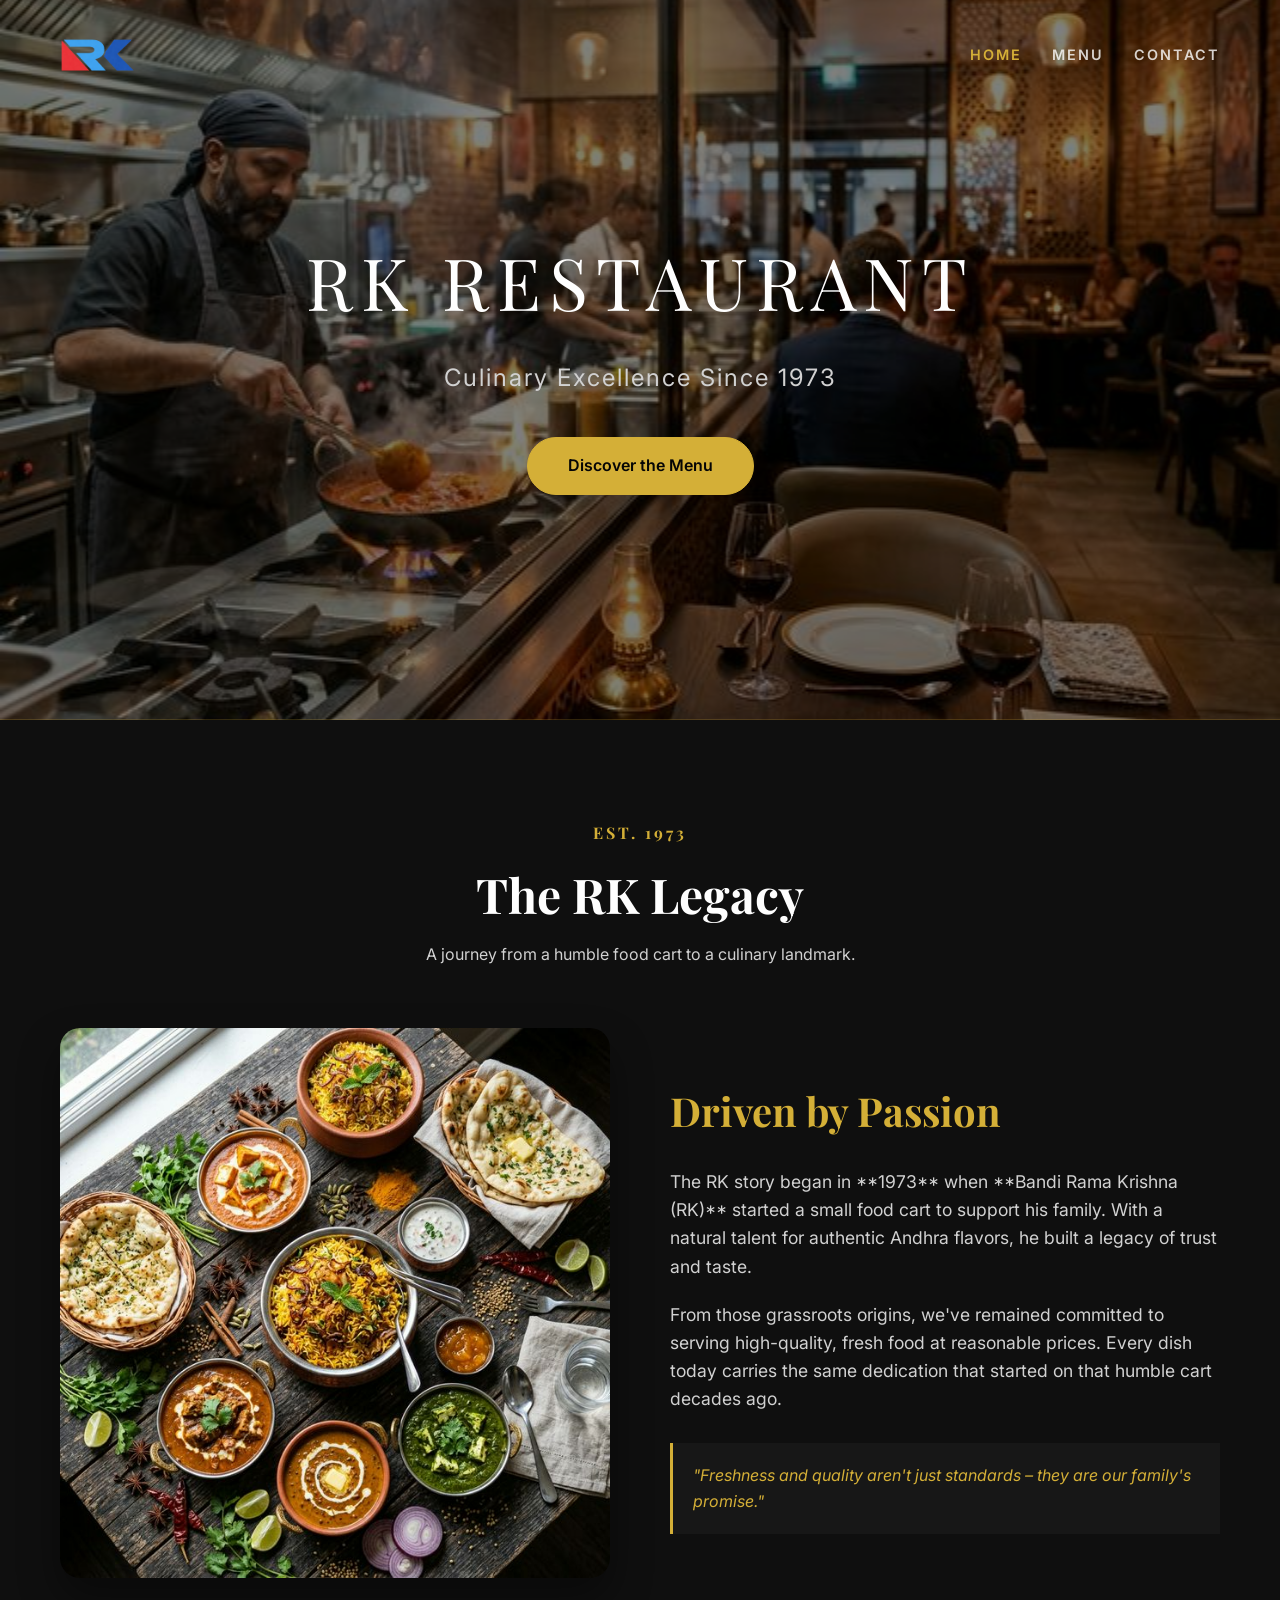
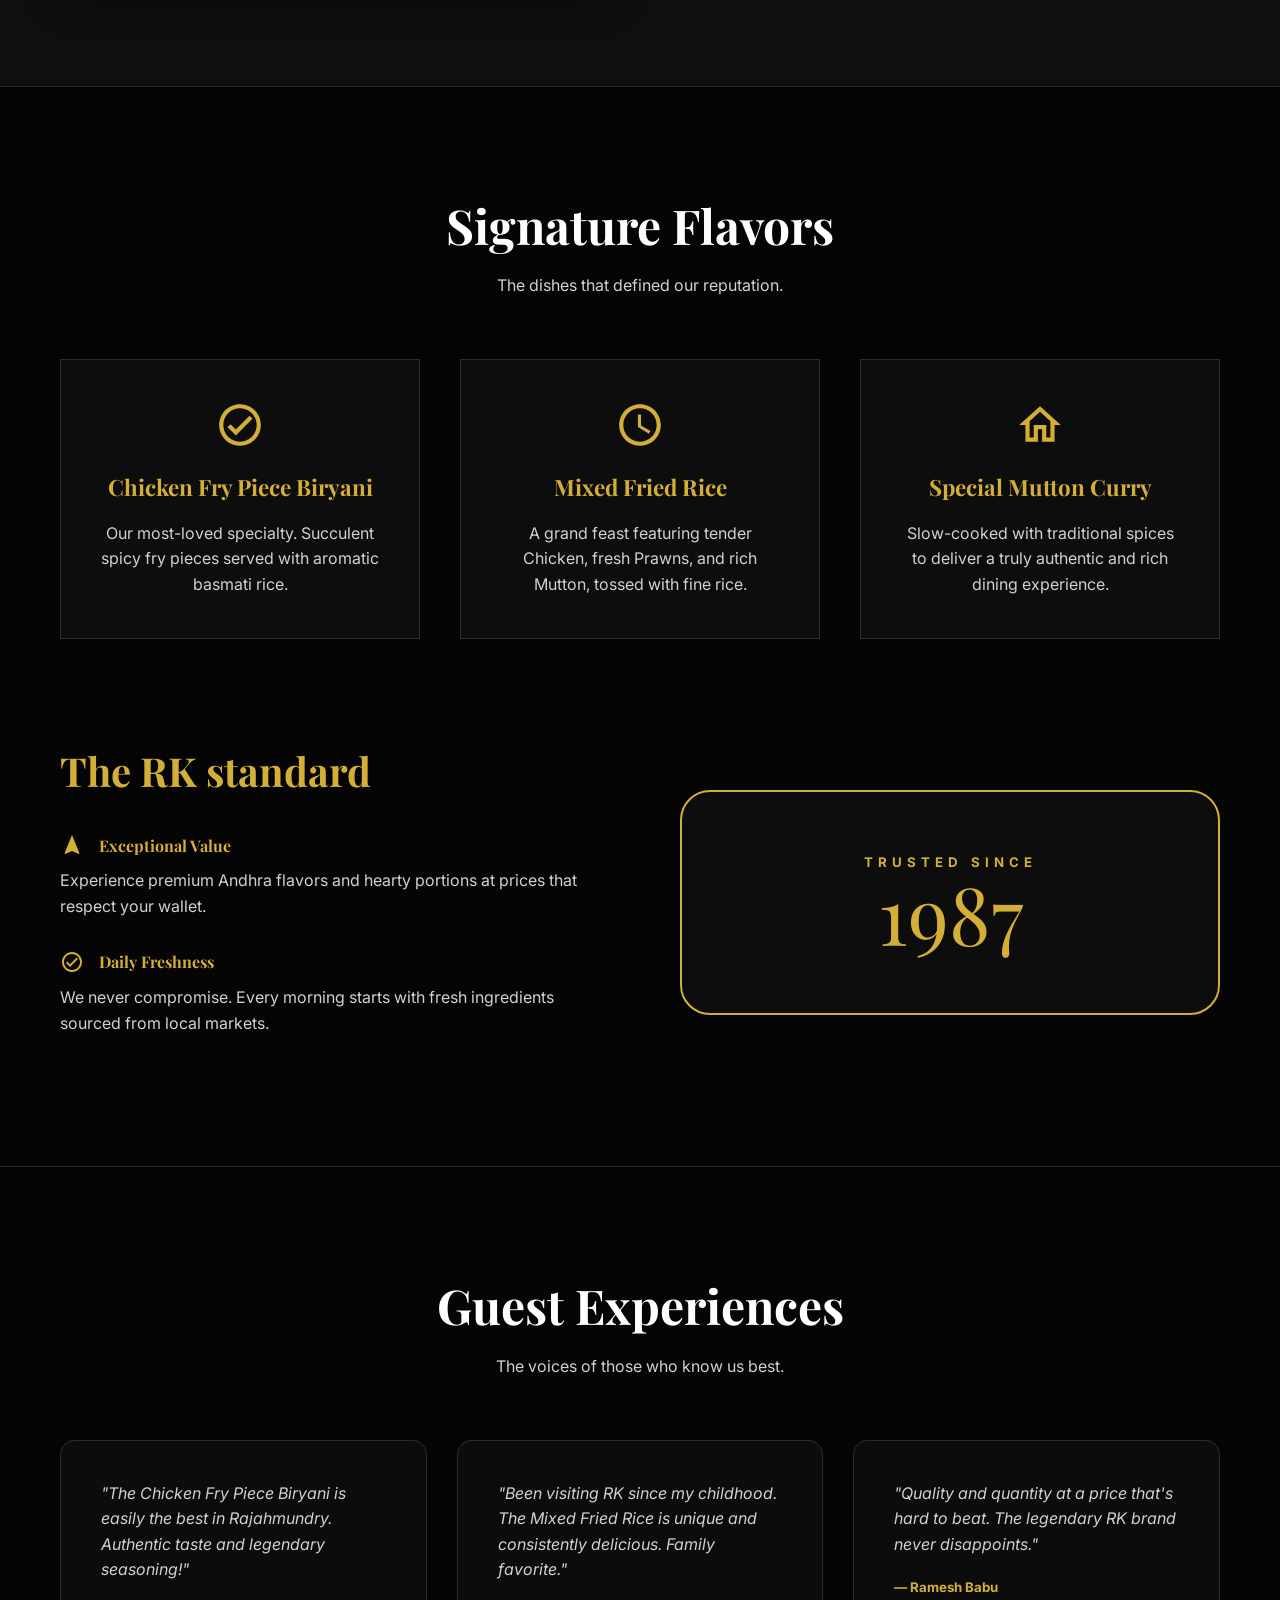
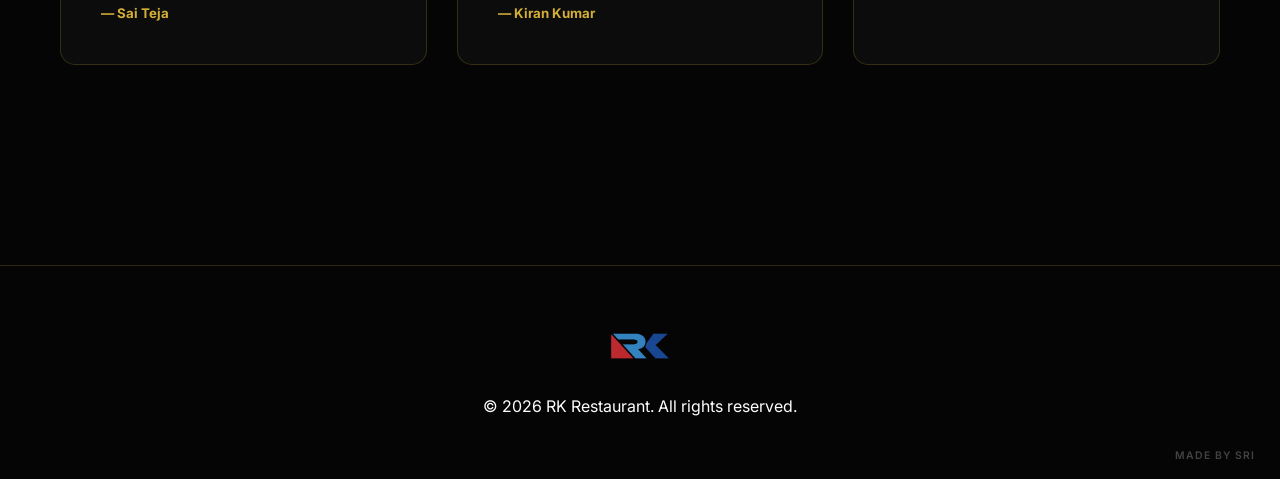
==== index.html @ 0449c3e0 "Add files via upload" ====
<!DOCTYPE html>
<html lang="en">
<head>
    <meta charset="UTF-8">
    <meta name="viewport" content="width=device-width, initial-scale=1.0">
    <meta name="description" content="RK Restaurant - Rajahmundry's legendary home of authentic Andhra flavors and the famous Chicken Fry Piece Biryani since 1973.">
    <meta name="keywords" content="RK Restaurant, Rajahmundry, Biryani, Indian Cuisine, Andhra Food, Chicken Fry Piece Biryani, Mixed Fried Rice">
    <meta property="og:title" content="RK Restaurant | Authentic Indian Cuisine">
    <meta property="og:description" content="Experience the legendary taste of RK Restaurant. Authentic Biryani and Indian specialties since 1973.">
    <meta property="og:image" content="hero.png">
    <meta property="og:url" content="https://rkrestaurant.in">
    <meta name="twitter:card" content="summary_large_image">
    <title>RK Restaurant | Authentic Indian Cuisine</title>
    <link rel="stylesheet" href="styles.css">
    <link href="https://fonts.googleapis.com/css2?family=Inter:wght@400;600;700&family=Playfair+Display:wght@700;900&display=swap" rel="stylesheet">
    <script src="script.js" defer></script>
</head>
<body>
    <header>
        <div class="container nav">
            <div class="logo"><a href="index.html"><img src="rklogo.png" alt="RK Restaurant Logo"></a></div>
            <ul class="nav-links">
                <li><a href="index.html" class="active">Home</a></li>
                <li><a href="menu.html">Menu</a></li>
                <li><a href="contact.html">Contact</a></li>
            </ul>
        </div>
    </header>

    <nav class="bottom-nav">
        <a href="index.html" class="bottom-nav-item active">
            <svg viewBox="0 0 24 24"><path d="M10 20v-6h4v6h5v-8h3L12 3 2 12h3v8z"/></svg>
            <span>Home</span>
        </a>
        <a href="menu.html" class="bottom-nav-item">
            <svg viewBox="0 0 24 24"><path d="M18 2H6c-1.1 0-2 .9-2 2v16c0 1.1.9 2 2 2h12c1.1 0 2-.9 2-2V4c0-1.1-.9-2-2-2zM6 4h5v8l-2.5-1.5L6 12V4z"/></svg>
            <span>Menu</span>
        </a>
        <a href="contact.html" class="bottom-nav-item">
            <svg viewBox="0 0 24 24"><path d="M6.62 10.79c1.44 2.83 3.76 5.14 6.59 6.59l2.2-2.2c.27-.27.67-.36 1.02-.24 1.12.37 2.33.57 3.57.57.55 0 1 .45 1 1V20c0 .55-.45 1-1 1-9.39 0-17-7.61-17-17 0-.55.45-1 1-1h3.5c.55 0 1 .45 1 1 0 1.25.2 2.45.57 3.57.11.35.03.74-.25 1.02l-2.2 2.2z"/></svg>
            <span>Contact</span>
        </a>
    </nav>

    <main>
        <section class="hero" id="home">
            <div class="hero-content">
                <h1 style="letter-spacing: 8px; text-transform: uppercase; font-weight: 300;">RK Restaurant</h1>
                <p style="letter-spacing: 2px;">Culinary Excellence Since 1973</p>
                <a href="menu.html" class="btn btn-primary">Discover the Menu</a>
            </div>
        </section>

        <section id="heritage" style="padding: 100px 0;">
            <div class="container">
                <div class="section-title">
                    <h4 style="color: var(--royal-gold); letter-spacing: 3px; text-transform: uppercase; margin-bottom: 10px;">Est. 1973</h4>
                    <h2>The RK Legacy</h2>
                    <p>A journey from a humble food cart to a culinary landmark.</p>
                </div>
                <div style="display: flex; gap: 60px; align-items: center; justify-content: space-between; flex-wrap: wrap;">
                    <div style="flex: 1; min-width: 300px;">
                        <img src="spread.png" alt="Indian Food Spread" style="width: 100%; border-radius: 20px; box-shadow: 0 20px 40px rgba(0,0,0,0.4);">
                    </div>
                    <div style="flex: 1; min-width: 300px;">
                        <h3 style="font-size: 2.5rem; margin-bottom: 25px; color: var(--royal-gold);">Driven by Passion</h3>
                        <p style="font-size: 1.1rem; color: var(--text-muted); margin-bottom: 20px;">The RK story began in **1973** when **Bandi Rama Krishna (RK)** started a small food cart to support his family. With a natural talent for authentic Andhra flavors, he built a legacy of trust and taste.</p>
                        <p style="font-size: 1.1rem; color: var(--text-muted);">From those grassroots origins, we've remained committed to serving high-quality, fresh food at reasonable prices. Every dish today carries the same dedication that started on that humble cart decades ago.</p>
                        <div style="margin-top: 30px; padding: 20px; border-left: 3px solid var(--royal-gold); background: var(--glass-bg);">
                            <p style="font-style: italic; color: var(--royal-gold);">"Freshness and quality aren't just standards – they are our family's promise."</p>
                        </div>
                    </div>
                </div>
            </div>
        </section>

        <!-- Signature Flavors Section -->
        <section style="background: var(--bg-darker); border-top: 1px solid var(--glass-border); padding: 100px 0;">
            <div class="container">
                <div class="section-title">
                    <h2>Signature Flavors</h2>
                    <p>The dishes that defined our reputation.</p>
                </div>
                <div style="display: grid; grid-template-columns: repeat(auto-fit, minmax(300px, 1fr)); gap: 40px; margin-top: 50px;">
                    <div style="background: var(--glass-bg); padding: 40px; border: 1px solid var(--glass-border); text-align: center;">
                        <div style="width: 50px; height: 50px; margin: 0 auto 20px; fill: var(--royal-gold);">
                            <svg viewBox="0 0 24 24"><path d="M12 2C6.48 2 2 6.48 2 12s4.48 10 10 10 10-4.48 10-10S17.52 2 12 2zm0 18c-4.41 0-8-3.59-8-8s3.59-8 8-8 8 3.59 8 8-3.59 8-8 8zm4.59-12.42L10 14.17l-2.59-2.58L6 13l4 4 8-8z"/></svg>
                        </div>
                        <h4 style="font-size: 1.4rem; color: var(--royal-gold); margin-bottom: 15px;">Chicken Fry Piece Biryani</h4>
                        <p style="color: var(--text-muted);">Our most-loved specialty. Succulent spicy fry pieces served with aromatic basmati rice.</p>
                    </div>
                    <div style="background: var(--glass-bg); padding: 40px; border: 1px solid var(--glass-border); text-align: center;">
                        <div style="width: 50px; height: 50px; margin: 0 auto 20px; fill: var(--royal-gold);">
                            <svg viewBox="0 0 24 24"><path d="M11.99 2C6.47 2 2 6.48 2 12s4.47 10 9.99 10C17.52 22 22 17.52 22 12S17.52 2 11.99 2zm0 18c-4.42 0-8-3.58-8-8s3.58-8 8-8 8 3.58 8 8-3.58 8-8 8z"/><path d="M12.5 7H11v6l5.25 3.15.75-1.23-4.5-2.67z"/></svg>
                        </div>
                        <h4 style="font-size: 1.4rem; color: var(--royal-gold); margin-bottom: 15px;">Mixed Fried Rice</h4>
                        <p style="color: var(--text-muted);">A grand feast featuring tender Chicken, fresh Prawns, and rich Mutton, tossed with fine rice.</p>
                    </div>
                    <div style="background: var(--glass-bg); padding: 40px; border: 1px solid var(--glass-border); text-align: center;">
                        <div style="width: 50px; height: 50px; margin: 0 auto 20px; fill: var(--royal-gold);">
                            <svg viewBox="0 0 24 24"><path d="M12 3L2 12h3v8h6v-6h2v6h6v-8h3L12 3zm5 15h-2v-6H9v6H7v-7.81l5-4.5 5 4.5V18z"/></svg>
                        </div>
                        <h4 style="font-size: 1.4rem; color: var(--royal-gold); margin-bottom: 15px;">Special Mutton Curry</h4>
                        <p style="color: var(--text-muted);">Slow-cooked with traditional spices to deliver a truly authentic and rich dining experience.</p>
                    </div>
                </div>
            </div>
        <!-- Why RK? Section -->
        <section style="padding: 100px 0;">
            <div class="container">
                <div style="display: flex; align-items: center; gap: 80px; flex-wrap: wrap-reverse;">
                    <div style="flex: 1; min-width: 300px;">
                        <h3 style="font-size: 2.5rem; margin-bottom: 30px; color: var(--royal-gold);">The RK standard</h3>
                        <div style="margin-bottom: 30px;">
                            <h4 style="color: var(--royal-gold); margin-bottom: 10px; display: flex; align-items: center; gap: 15px;">
                                <svg style="width: 24px; height: 24px; fill: currentColor;" viewBox="0 0 24 24"><path d="M12 2L4.5 20.29l.71.71L12 18l6.79 3 .71-.71z"/></svg>
                                Exceptional Value
                            </h4>
                            <p style="color: var(--text-muted);">Experience premium Andhra flavors and hearty portions at prices that respect your wallet.</p>
                        </div>
                        <div style="margin-bottom: 30px;">
                            <h4 style="color: var(--royal-gold); margin-bottom: 10px; display: flex; align-items: center; gap: 15px;">
                                <svg style="width: 24px; height: 24px; fill: currentColor;" viewBox="0 0 24 24"><path d="M12 2C6.48 2 2 6.48 2 12s4.48 10 10 10 10-4.48 10-10S17.52 2 12 2zm0 18c-4.41 0-8-3.59-8-8s3.59-8 8-8 8 3.59 8 8-3.59 8-8 8zm4.59-12.42L10 14.17l-2.59-2.58L6 13l4 4 8-8z"/></svg>
                                Daily Freshness
                            </h4>
                            <p style="color: var(--text-muted);">We never compromise. Every morning starts with fresh ingredients sourced from local markets.</p>
                        </div>
                    </div>
                    <div style="flex: 1; min-width: 300px; text-align: center;">
                        <div style="background: var(--glass-bg); padding: 60px; border: 2px solid var(--royal-gold); border-radius: 30px;">
                            <h5 style="text-transform: uppercase; letter-spacing: 5px; color: var(--royal-gold);">Trusted Since</h5>
                            <div style="font-size: 5rem; font-family: var(--font-heading); color: var(--royal-gold); line-height: 1;">1987</div>
                        </div>
                    </div>
                </div>
            </div>
        </section>

        <!-- Guest Experiences Section -->
        <section style="background: var(--bg-darker); padding: 100px 0; border-top: 1px solid var(--glass-border);">
            <div class="container">
                <div class="section-title">
                    <h2>Guest Experiences</h2>
                    <p>The voices of those who know us best.</p>
                </div>
                <div style="display: grid; grid-template-columns: repeat(auto-fit, minmax(280px, 1fr)); gap: 30px; margin-top: 50px;">
                    <div style="background: var(--glass-bg); padding: 40px; border: 1px solid var(--glass-border); border-radius: 15px;">
                        <p style="font-style: italic; color: var(--text-muted); margin-bottom: 20px;">"The Chicken Fry Piece Biryani is easily the best in Rajahmundry. Authentic taste and legendary seasoning!"</p>
                        <h5 style="color: var(--royal-gold);">— Sai Teja</h5>
                    </div>
                    <div style="background: var(--glass-bg); padding: 40px; border: 1px solid var(--glass-border); border-radius: 15px;">
                        <p style="font-style: italic; color: var(--text-muted); margin-bottom: 20px;">"Been visiting RK since my childhood. The Mixed Fried Rice is unique and consistently delicious. Family favorite."</p>
                        <h5 style="color: var(--royal-gold);">— Kiran Kumar</h5>
                    </div>
                    <div style="background: var(--glass-bg); padding: 40px; border: 1px solid var(--glass-border); border-radius: 15px;">
                        <p style="font-style: italic; color: var(--text-muted); margin-bottom: 20px;">"Quality and quantity at a price that's hard to beat. The legendary RK brand never disappoints."</p>
                        <h5 style="color: var(--royal-gold);">— Ramesh Babu</h5>
                    </div>
                </div>
            </div>
        </section>
    </main>

    <footer>
        <div class="container text-center">
            <div class="footer-logo"><img src="rklogo.png" alt="RK Restaurant Logo"></div>
            <p>&copy; 2026 RK Restaurant. All rights reserved.</p>
            <a href="mailto:srinarendraofficial@gmail.com" class="footer-credit">MADE BY SRI</a>
        </div>
    </footer>
</body>
</html>
---- styles.css ----
:root {
  --bg-dark: #0f0f0f;
  --bg-darker: #050505;
  --royal-gold: #d4af37;
  --royal-maroon: #4a0404;
  --parchment: #fff9f2;
  --text-light: #fefefe;
  --text-muted: #d1d1d1;
  --glass-bg: rgba(255, 255, 255, 0.03);
  --glass-border: rgba(212, 175, 55, 0.2);
  --accent-gradient: linear-gradient(135deg, #ff4d00, #d4af37);
  --font-heading: 'Playfair Display', serif;
  --font-body: 'Inter', sans-serif;
  --container-width: 1200px;
}

* {
  margin: 0;
  padding: 0;
  box-sizing: border-box;
}

body {
  background-color: var(--bg-dark);
  color: var(--text-light);
  font-family: var(--font-body);
  line-height: 1.6;
  overflow-x: hidden;
}

h1, h2, h3, h4 {
  font-family: var(--font-heading);
  font-weight: 700;
}

a {
  text-decoration: none;
  color: inherit;
  transition: 0.3s ease;
}

ul {
  list-style: none;
}

.container {
  max-width: var(--container-width);
  margin: 0 auto;
  padding: 0 20px;
}

/* Header & Nav - Optimized */
header {
  position: absolute;
  top: 0;
  width: 100%;
  z-index: 1000;
  background: transparent;
  padding: 30px 0;
  transition: 0.4s;
}

header.scrolled {
  position: fixed;
  padding: 15px 0;
  background: rgba(10, 10, 10, 0.95);
  backdrop-filter: blur(10px);
  border-bottom: 1px solid var(--glass-border);
}

.nav {
  display: flex;
  flex-direction: row;
  flex-wrap: nowrap;
  justify-content: space-between;
  align-items: center;
  width: 100%;
}

.logo {
  flex-shrink: 0;
}

.logo img {
  height: 50px;
  width: auto;
  display: block;
  transition: 0.3s;
}

.logo img:hover {
  transform: scale(1.05);
}

.nav-links {
  display: flex;
  flex-direction: row;
  gap: 30px;
  flex-shrink: 0;
}

.nav-links a {
  font-size: 0.9rem;
  font-weight: 600;
  text-transform: uppercase;
  letter-spacing: 2px;
  color: var(--text-light);
  opacity: 0.8;
  white-space: nowrap;
}

.nav-links a:hover, .nav-links a.active {
  opacity: 1;
  color: var(--royal-gold);
}

/* Bottom Navigation - Mobile */
.bottom-nav {
  display: none;
  position: fixed;
  bottom: 25px;
  left: 50%;
  transform: translateX(-50%);
  width: 90%;
  max-width: 400px;
  background: rgba(15, 15, 15, 0.9);
  backdrop-filter: blur(25px);
  border: 1px solid var(--glass-border);
  border-radius: 100px;
  z-index: 2000;
  padding: 12px 25px;
  justify-content: space-around;
  box-shadow: 0 15px 40px rgba(0,0,0,0.8);
}

.bottom-nav-item {
  display: flex;
  flex-direction: column;
  align-items: center;
  gap: 4px;
  color: var(--text-muted);
  font-size: 0.65rem;
  font-weight: 700;
  text-transform: uppercase;
  letter-spacing: 1px;
}

.bottom-nav-item.active {
  color: var(--royal-gold);
}

.bottom-nav-item svg {
  width: 20px;
  height: 20px;
  fill: currentColor;
}

@media (max-width: 768px) {
  header { padding: 20px 0; }
  header.scrolled { padding: 10px 0; }
  .logo { 
    font-size: 1.4rem; 
    text-align: center; 
    width: 100%; 
    margin: 0 auto;
    display: block;
  }
  .nav-links { display: none !important; }
  .bottom-nav { display: flex; }
}

/* Hero Section - Refined */
.hero {
  height: 80vh;
  background: linear-gradient(rgba(0,0,0,0.5), rgba(0,0,0,0.5)), url('hero.png');
  background-size: cover;
  background-position: center;
  display: flex;
  align-items: center;
  justify-content: center;
  text-align: center;
  border-bottom: 1px solid var(--glass-border);
}

.hero-content h1 {
  font-size: 4.5rem;
  margin-bottom: 20px;
  animation: fadeInUp 1s ease-out;
}

.hero-content p {
  font-size: 1.5rem;
  color: var(--text-muted);
  margin-bottom: 40px;
  animation: fadeInUp 1s ease-out 0.2s backwards;
}

.btn {
  padding: 15px 40px;
  border-radius: 50px;
  font-weight: 600;
  display: inline-block;
  cursor: pointer;
}

.btn-primary {
  background: var(--royal-gold);
  color: var(--bg-darker);
  border: 1px solid var(--royal-gold);
}

.btn-primary:hover {
  transform: translateY(-3px);
  box-shadow: 0 15px 30px rgba(255, 77, 0, 0.4);
}

/* Sections */
section {
  padding: 100px 0;
}

.section-title {
  text-align: center;
  margin-bottom: 60px;
}

.section-title h2 {
  font-size: 3rem;
  margin-bottom: 10px;
}

.section-title p {
  color: var(--text-muted);
}

/* Menu Grid */
.menu-controls {
  display: flex;
  justify-content: center;
  gap: 15px;
  margin-bottom: 30px;
  flex-wrap: wrap;
}

.filter-btn {
  background: var(--glass-bg);
  border: 1px solid var(--glass-border);
  color: var(--text-light);
  padding: 10px 25px;
  border-radius: 30px;
  cursor: pointer;
  transition: 0.3s;
}

.filter-btn.active, .filter-btn:hover {
  background: var(--primary-color);
  border-color: var(--primary-color);
}

/* Designer Menu Card Overhaul */
.menu-section {
  margin-bottom: 100px;
  background: var(--glass-bg);
  padding: 80px 60px;
  border-radius: 0;
  border: 2px solid var(--royal-gold);
  position: relative;
  box-shadow: 0 30px 60px rgba(0,0,0,0.5);
}

/* Corner Ornaments */
.menu-section::before, .menu-section::after,
.menu-section .corner-br, .menu-section .corner-bl {
  content: '';
  position: absolute;
  width: 100px;
  height: 100px;
  background-image: url('data:image/svg+xml;utf8,<svg xmlns="http://www.w3.org/2000/svg" viewBox="0 0 100 100"><path d="M0,0 L20,0 Q10,10 0,20 Z" fill="%23d4af37"/><path d="M0,40 Q30,30 40,0" stroke="%23d4af37" fill="none" stroke-width="2"/><circle cx="10" cy="10" r="2" fill="%23d4af37"/></svg>');
  background-size: contain;
  background-repeat: no-repeat;
  z-index: 5;
}

.menu-section::before { top: -10px; left: -10px; }
.menu-section::after { top: -10px; right: -10px; transform: rotate(90deg); }
.menu-section .corner-br { bottom: -10px; right: -10px; transform: rotate(180deg); }
.menu-section .corner-bl { bottom: -10px; left: -10px; transform: rotate(270deg); }

.menu-category-title {
  font-family: var(--font-heading);
  font-size: 3.5rem;
  color: var(--royal-gold);
  text-align: center;
  margin-bottom: 60px;
  text-transform: uppercase;
  letter-spacing: 5px;
  display: block;
  width: 100%;
  position: relative;
  transform: none;
  left: 0;
  border-bottom: none;
}

.menu-category-title::after {
  content: '❈';
  display: block;
  font-size: 1.5rem;
  margin-top: 10px;
  color: var(--royal-gold);
}

.menu-list {
  display: grid;
  grid-template-columns: 1fr 1fr;
  gap: 50px 100px;
}

.menu-item {
  display: flex;
  justify-content: space-between;
  align-items: baseline;
  position: relative;
  padding: 10px 0;
  transition: 0.3s;
}

.menu-item:hover .item-name {
  color: var(--royal-gold);
  transform: translateX(5px);
}

.item-name {
  font-family: var(--font-heading);
  font-size: 1.4rem;
  font-weight: 700;
  background: transparent;
  padding-right: 20px;
  color: var(--text-light);
  transition: 0.3s;
}

.item-dots {
  flex-grow: 1;
  border-bottom: 1px dashed var(--royal-gold);
  opacity: 0.3;
  height: 1px;
  margin: 0 15px;
}

.item-price {
  font-family: var(--font-body);
  font-size: 1.2rem;
  font-weight: 800;
  color: var(--royal-gold);
  background: transparent;
  padding-left: 20px;
}

@media (max-width: 768px) {
  .menu-list { grid-template-columns: 1fr; gap: 30px; }
  .menu-section { padding: 40px 20px; }
  .menu-category-title { font-size: 2rem; letter-spacing: 2px; }
  .item-name { font-size: 1.1rem; }
  .item-price { font-size: 1rem; }
  .hero-content h1 { font-size: 2.8rem; }
  .hero-content p { font-size: 1.1rem; }
}

/* Contact Page */
.contact-wrapper {
  display: grid;
  grid-template-columns: 1fr 1fr;
  gap: 60px;
  align-items: start;
}

.contact-info h3 {
  font-size: 2rem;
  margin-bottom: 20px;
}

.info-item {
  margin-bottom: 30px;
  display: flex;
  align-items: center;
  gap: 15px;
}

.info-item svg {
  width: 24px;
  height: 24px;
  fill: var(--royal-gold);
  flex-shrink: 0;
}

.partner-logos {
  display: flex;
  gap: 20px;
  margin-top: 40px;
  justify-content: flex-start;
  flex-wrap: nowrap;
  overflow-x: auto;
  padding-bottom: 10px;
}

.partner-logo {
  height: 45px;
  width: 110px;
  flex-shrink: 0;
  opacity: 1;
  transition: 0.4s;
}

.partner-logo:hover {
  filter: none;
  opacity: 1;
  transform: scale(1.1);
}

/* Animations */
@keyframes fadeInUp {
  from {
    opacity: 0;
    transform: translateY(30px);
  }
  to {
    opacity: 1;
    transform: translateY(0);
  }
}

/* Footer */
footer {
  background: var(--bg-darker);
  padding: 60px 0;
  text-align: center;
  border-top: 1px solid var(--glass-border);
  position: relative;
}

.footer-credit {
  position: absolute;
  bottom: 15px;
  right: 25px;
  font-size: 0.65rem;
  color: var(--text-muted);
  opacity: 0.3;
  letter-spacing: 1px;
  font-weight: 600;
}

.footer-credit:hover {
  opacity: 1;
  color: var(--royal-gold);
}

.footer-logo {
  margin-bottom: 20px;
  display: inline-block;
}

.footer-logo img {
  height: 40px;
  width: auto;
  opacity: 0.8;
  transition: 0.3s;
}

.footer-logo img:hover {
  opacity: 1;
}

@media (max-width: 768px) {
  .hero-content h1 { font-size: 2.8rem; }
  .contact-wrapper { grid-template-columns: 1fr; }
}

#menu-search:focus {
  border-color: var(--royal-gold);
  background: rgba(255, 255, 255, 0.05);
  box-shadow: 0 0 20px rgba(212, 175, 55, 0.1);
}
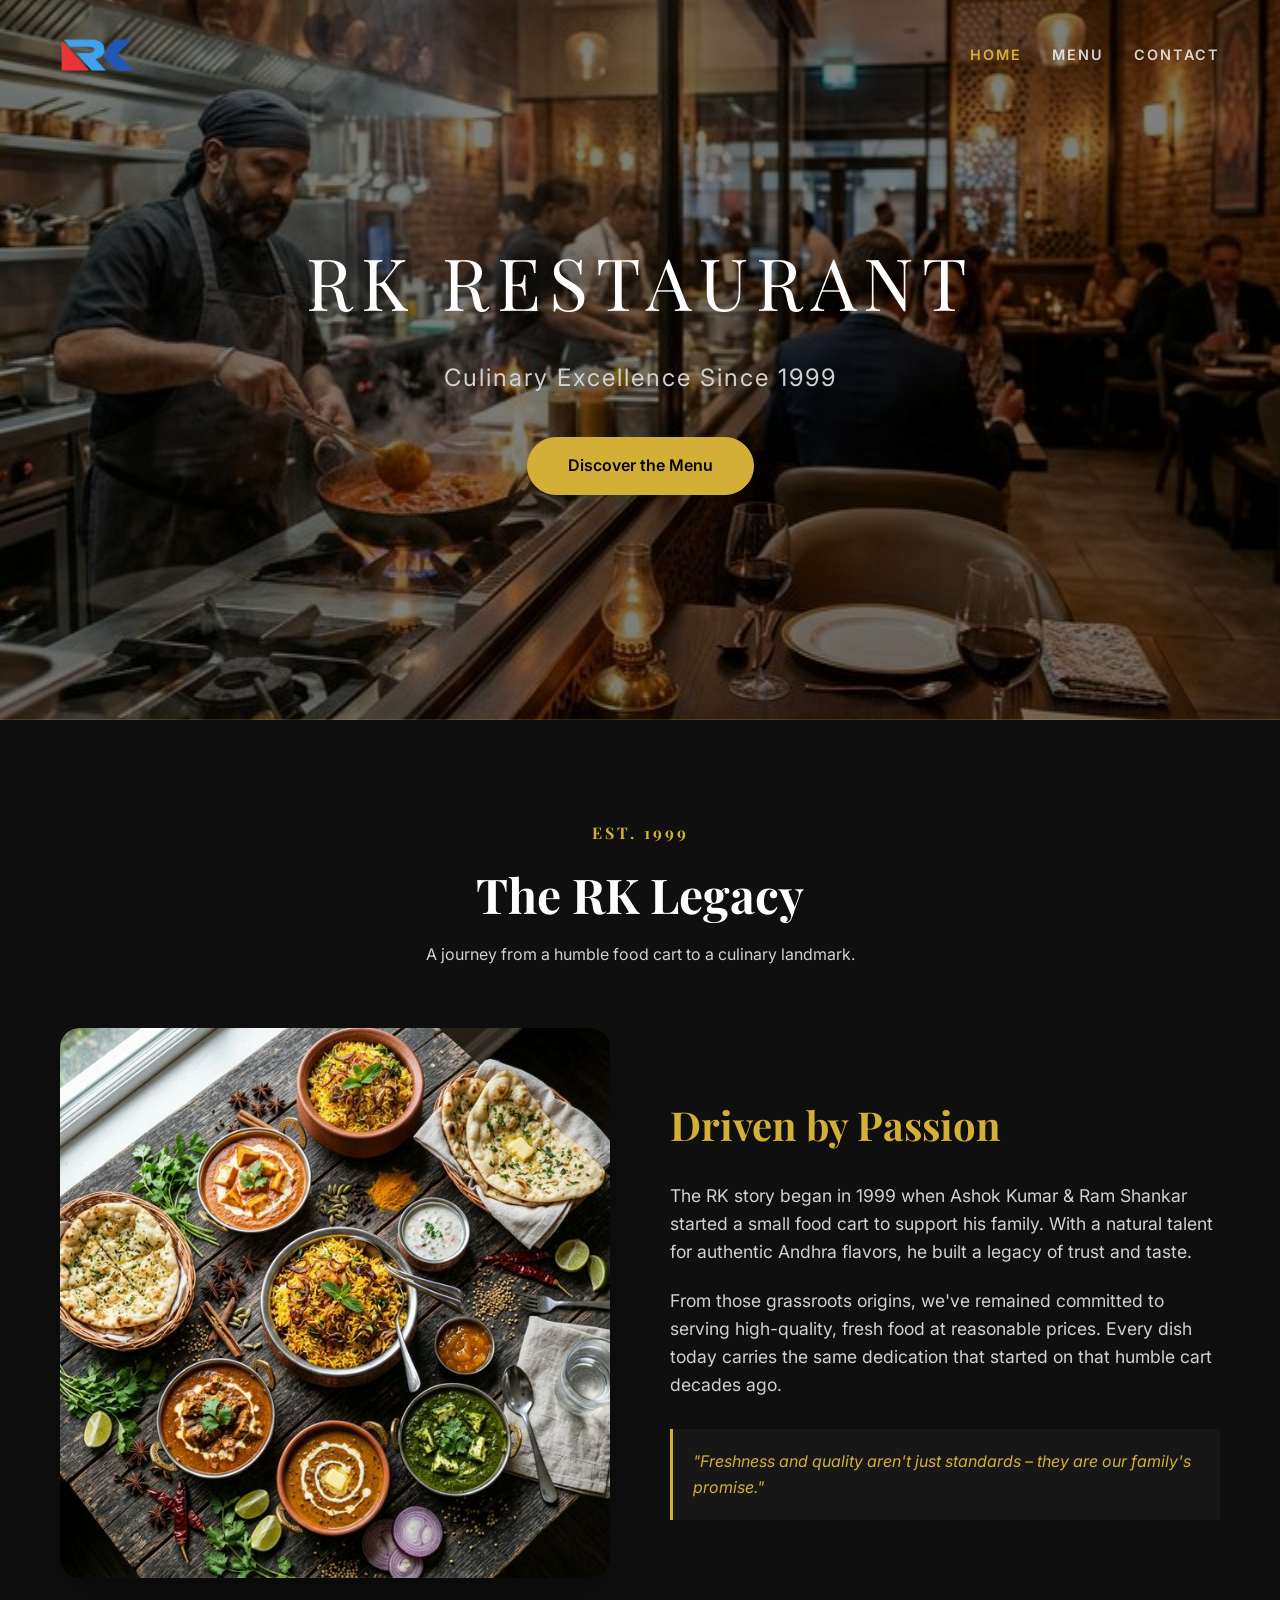
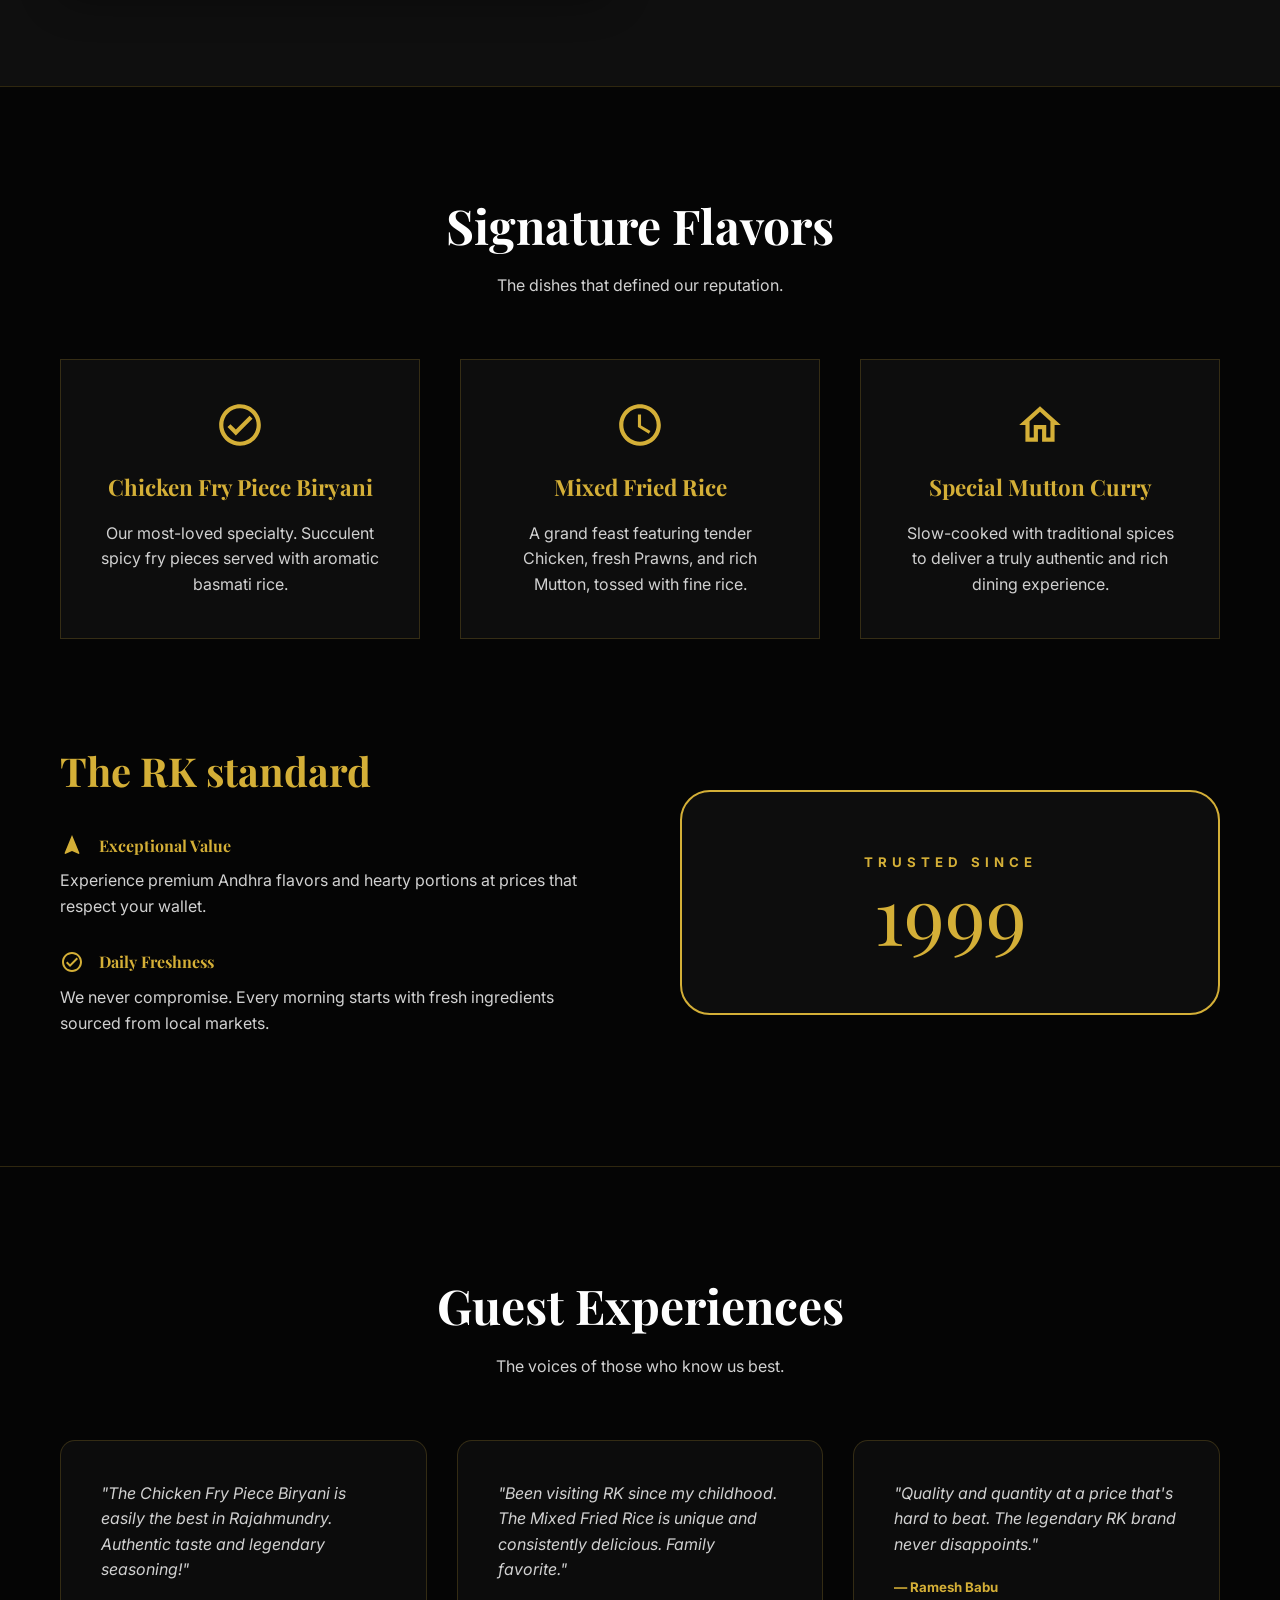
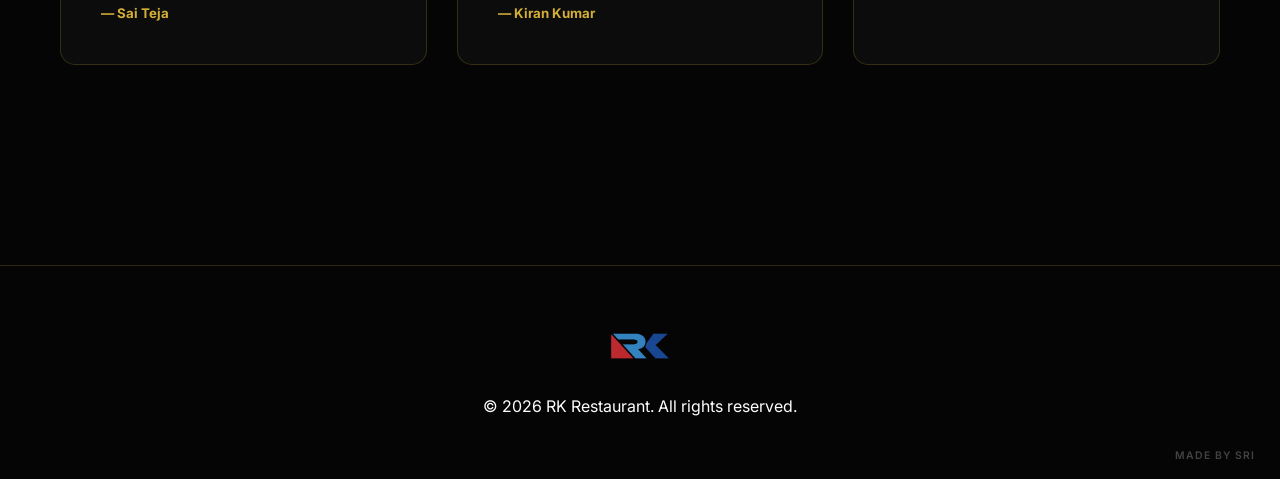
==== commit 0f6bd82a: "Add files via upload" ====
--- a/index.html
+++ b/index.html
@@ -3,10 +3,10 @@
 <head>
     <meta charset="UTF-8">
     <meta name="viewport" content="width=device-width, initial-scale=1.0">
-    <meta name="description" content="RK Restaurant - Rajahmundry's legendary home of authentic Andhra flavors and the famous Chicken Fry Piece Biryani since 1973.">
+    <meta name="description" content="RK Restaurant - Rajahmundry's legendary home of authentic Andhra flavors and the famous Chicken Fry Piece Biryani since 1999.">
     <meta name="keywords" content="RK Restaurant, Rajahmundry, Biryani, Indian Cuisine, Andhra Food, Chicken Fry Piece Biryani, Mixed Fried Rice">
     <meta property="og:title" content="RK Restaurant | Authentic Indian Cuisine">
-    <meta property="og:description" content="Experience the legendary taste of RK Restaurant. Authentic Biryani and Indian specialties since 1973.">
+    <meta property="og:description" content="Experience the legendary taste of RK Restaurant. Authentic Biryani and Indian specialties since 1999.">
     <meta property="og:image" content="hero.png">
     <meta property="og:url" content="https://rkrestaurant.in">
     <meta name="twitter:card" content="summary_large_image">
@@ -46,7 +46,7 @@
         <section class="hero" id="home">
             <div class="hero-content">
                 <h1 style="letter-spacing: 8px; text-transform: uppercase; font-weight: 300;">RK Restaurant</h1>
-                <p style="letter-spacing: 2px;">Culinary Excellence Since 1973</p>
+                <p style="letter-spacing: 2px;">Culinary Excellence Since 1999</p>
                 <a href="menu.html" class="btn btn-primary">Discover the Menu</a>
             </div>
         </section>
@@ -54,7 +54,7 @@
         <section id="heritage" style="padding: 100px 0;">
             <div class="container">
                 <div class="section-title">
-                    <h4 style="color: var(--royal-gold); letter-spacing: 3px; text-transform: uppercase; margin-bottom: 10px;">Est. 1973</h4>
+                    <h4 style="color: var(--royal-gold); letter-spacing: 3px; text-transform: uppercase; margin-bottom: 10px;">Est. 1999</h4>
                     <h2>The RK Legacy</h2>
                     <p>A journey from a humble food cart to a culinary landmark.</p>
                 </div>
@@ -64,7 +64,7 @@
                     </div>
                     <div style="flex: 1; min-width: 300px;">
                         <h3 style="font-size: 2.5rem; margin-bottom: 25px; color: var(--royal-gold);">Driven by Passion</h3>
-                        <p style="font-size: 1.1rem; color: var(--text-muted); margin-bottom: 20px;">The RK story began in **1973** when **Bandi Rama Krishna (RK)** started a small food cart to support his family. With a natural talent for authentic Andhra flavors, he built a legacy of trust and taste.</p>
+                        <p style="font-size: 1.1rem; color: var(--text-muted); margin-bottom: 20px;">The RK story began in 1999 when Ashok Kumar & Ram Shankar started a small food cart to support his family. With a natural talent for authentic Andhra flavors, he built a legacy of trust and taste.</p>
                         <p style="font-size: 1.1rem; color: var(--text-muted);">From those grassroots origins, we've remained committed to serving high-quality, fresh food at reasonable prices. Every dish today carries the same dedication that started on that humble cart decades ago.</p>
                         <div style="margin-top: 30px; padding: 20px; border-left: 3px solid var(--royal-gold); background: var(--glass-bg);">
                             <p style="font-style: italic; color: var(--royal-gold);">"Freshness and quality aren't just standards – they are our family's promise."</p>
@@ -129,7 +129,7 @@
                     <div style="flex: 1; min-width: 300px; text-align: center;">
                         <div style="background: var(--glass-bg); padding: 60px; border: 2px solid var(--royal-gold); border-radius: 30px;">
                             <h5 style="text-transform: uppercase; letter-spacing: 5px; color: var(--royal-gold);">Trusted Since</h5>
-                            <div style="font-size: 5rem; font-family: var(--font-heading); color: var(--royal-gold); line-height: 1;">1987</div>
+                            <div style="font-size: 5rem; font-family: var(--font-heading); color: var(--royal-gold); line-height: 1;">1999</div>
                         </div>
                     </div>
                 </div>
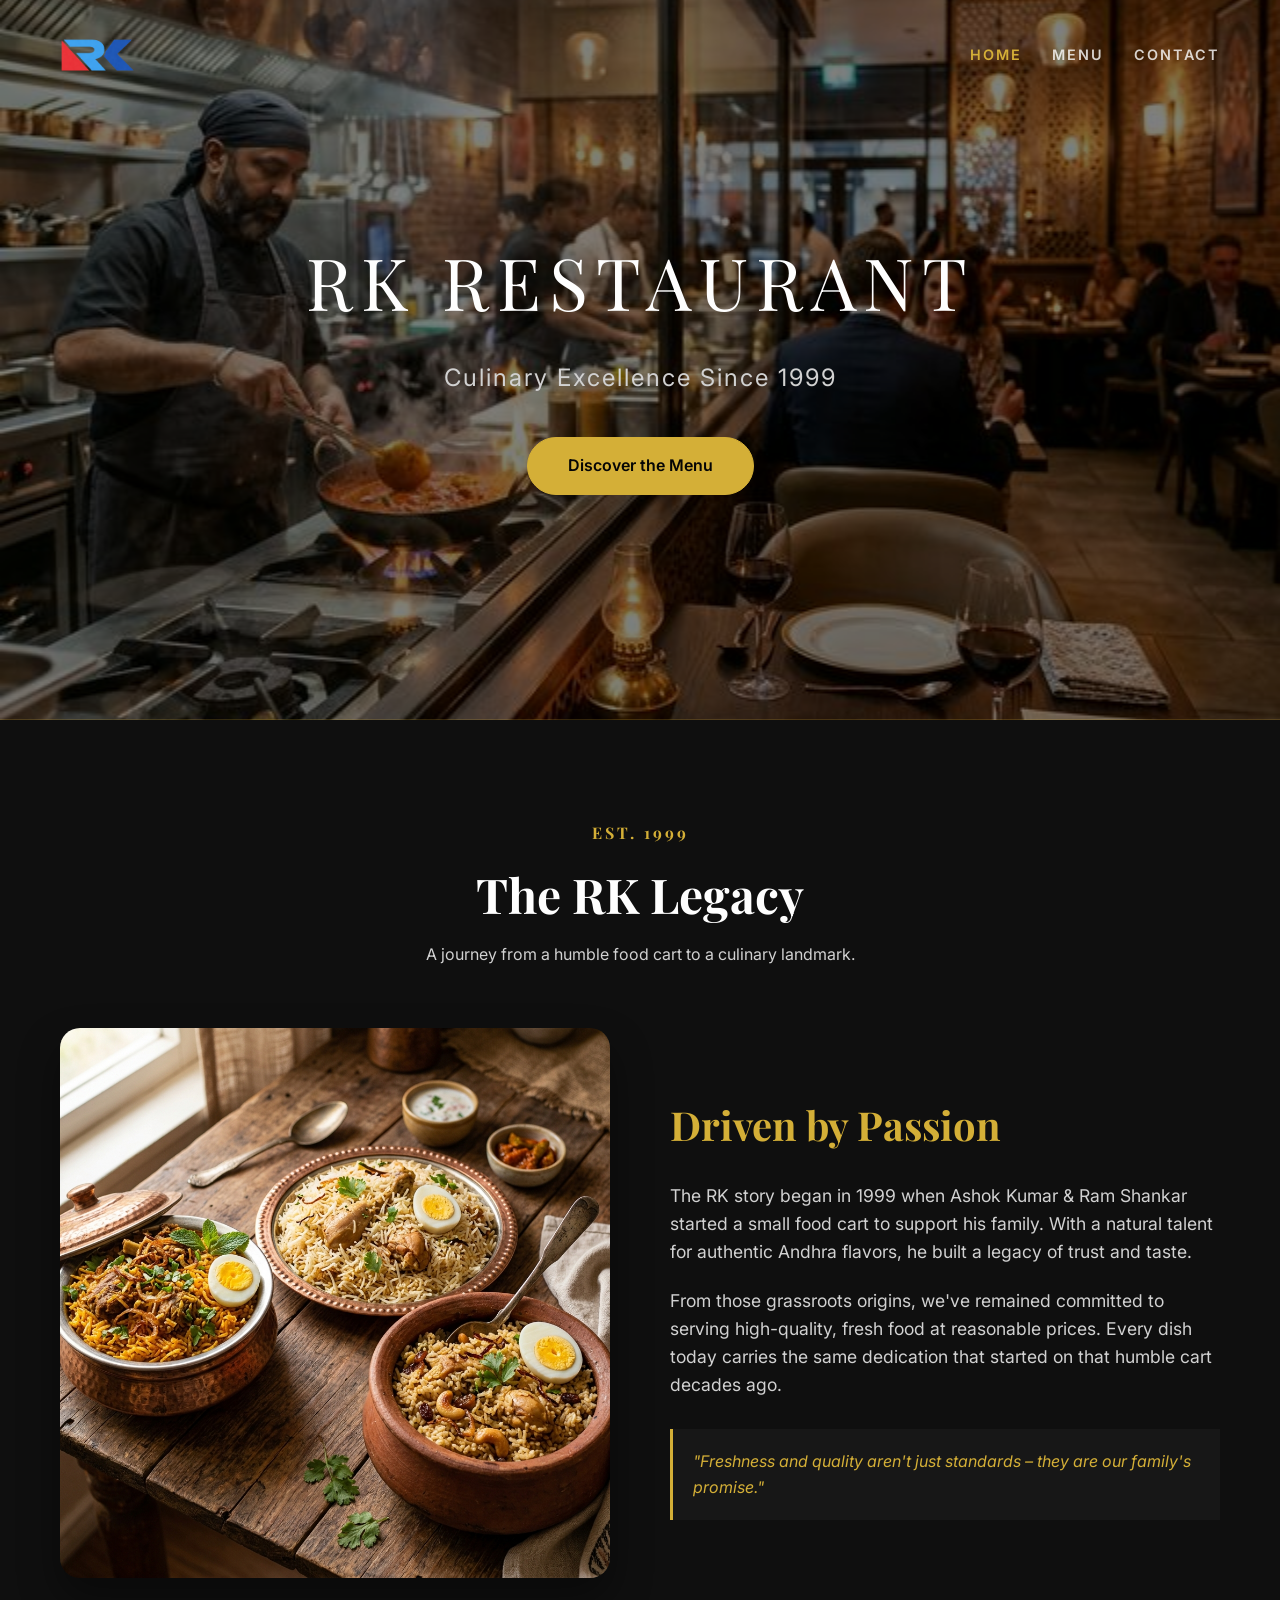
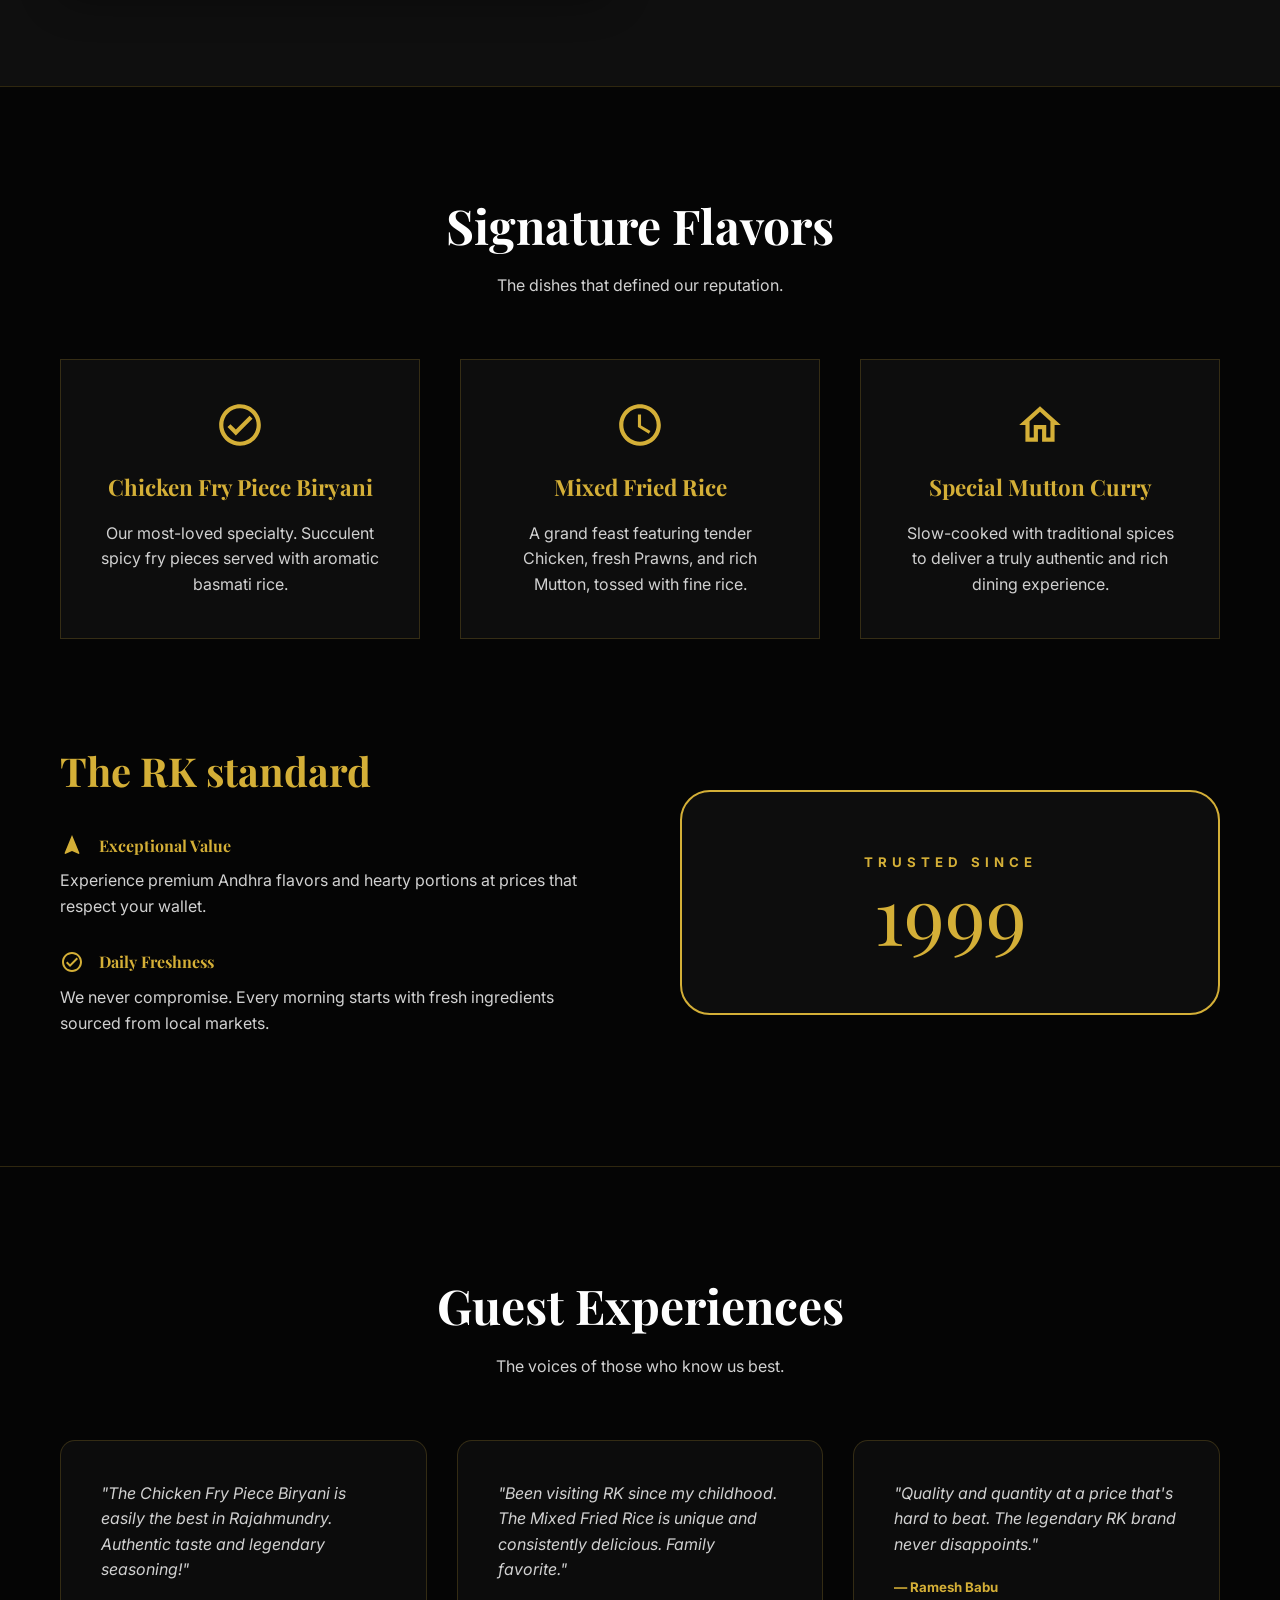
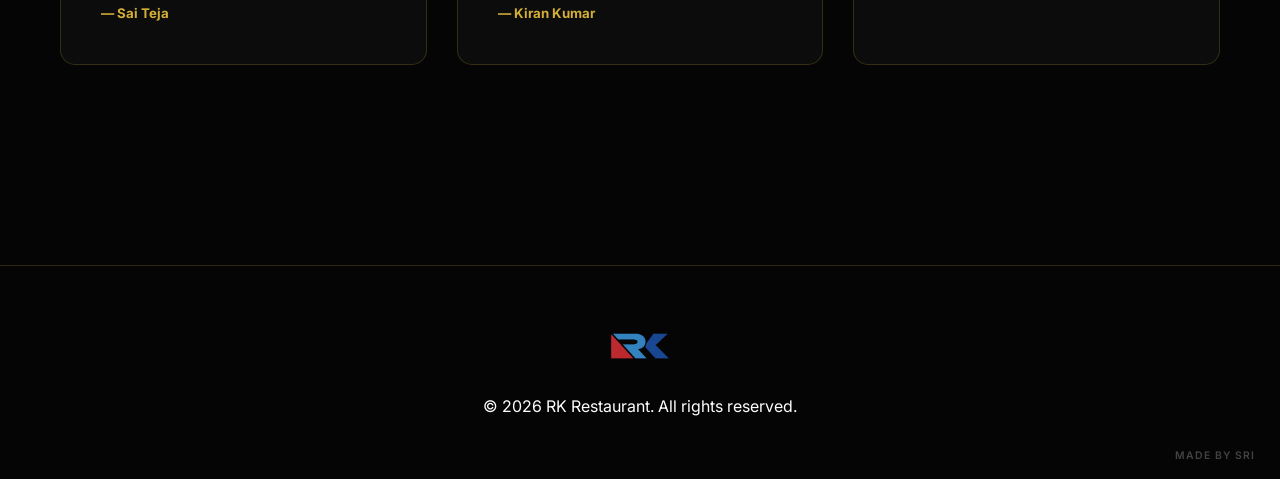
==== commit e11ebda7: "Add files via upload" ====
--- a/index.html
+++ b/index.html
@@ -60,7 +60,7 @@
                 </div>
                 <div style="display: flex; gap: 60px; align-items: center; justify-content: space-between; flex-wrap: wrap;">
                     <div style="flex: 1; min-width: 300px;">
-                        <img src="spread.png" alt="Indian Food Spread" style="width: 100%; border-radius: 20px; box-shadow: 0 20px 40px rgba(0,0,0,0.4);">
+                        <img src="spread.png" alt="Authentic Biryani Feast" style="width: 100%; border-radius: 20px; box-shadow: 0 20px 40px rgba(0,0,0,0.4);">
                     </div>
                     <div style="flex: 1; min-width: 300px;">
                         <h3 style="font-size: 2.5rem; margin-bottom: 25px; color: var(--royal-gold);">Driven by Passion</h3>
--- a/styles.css
+++ b/styles.css
@@ -396,11 +396,11 @@
 
 .partner-logos {
   display: flex;
-  gap: 20px;
+  gap: 25px;
   margin-top: 40px;
   justify-content: flex-start;
-  flex-wrap: nowrap;
-  overflow-x: auto;
+  align-items: center;
+  flex-wrap: wrap;
   padding-bottom: 10px;
 }
 
